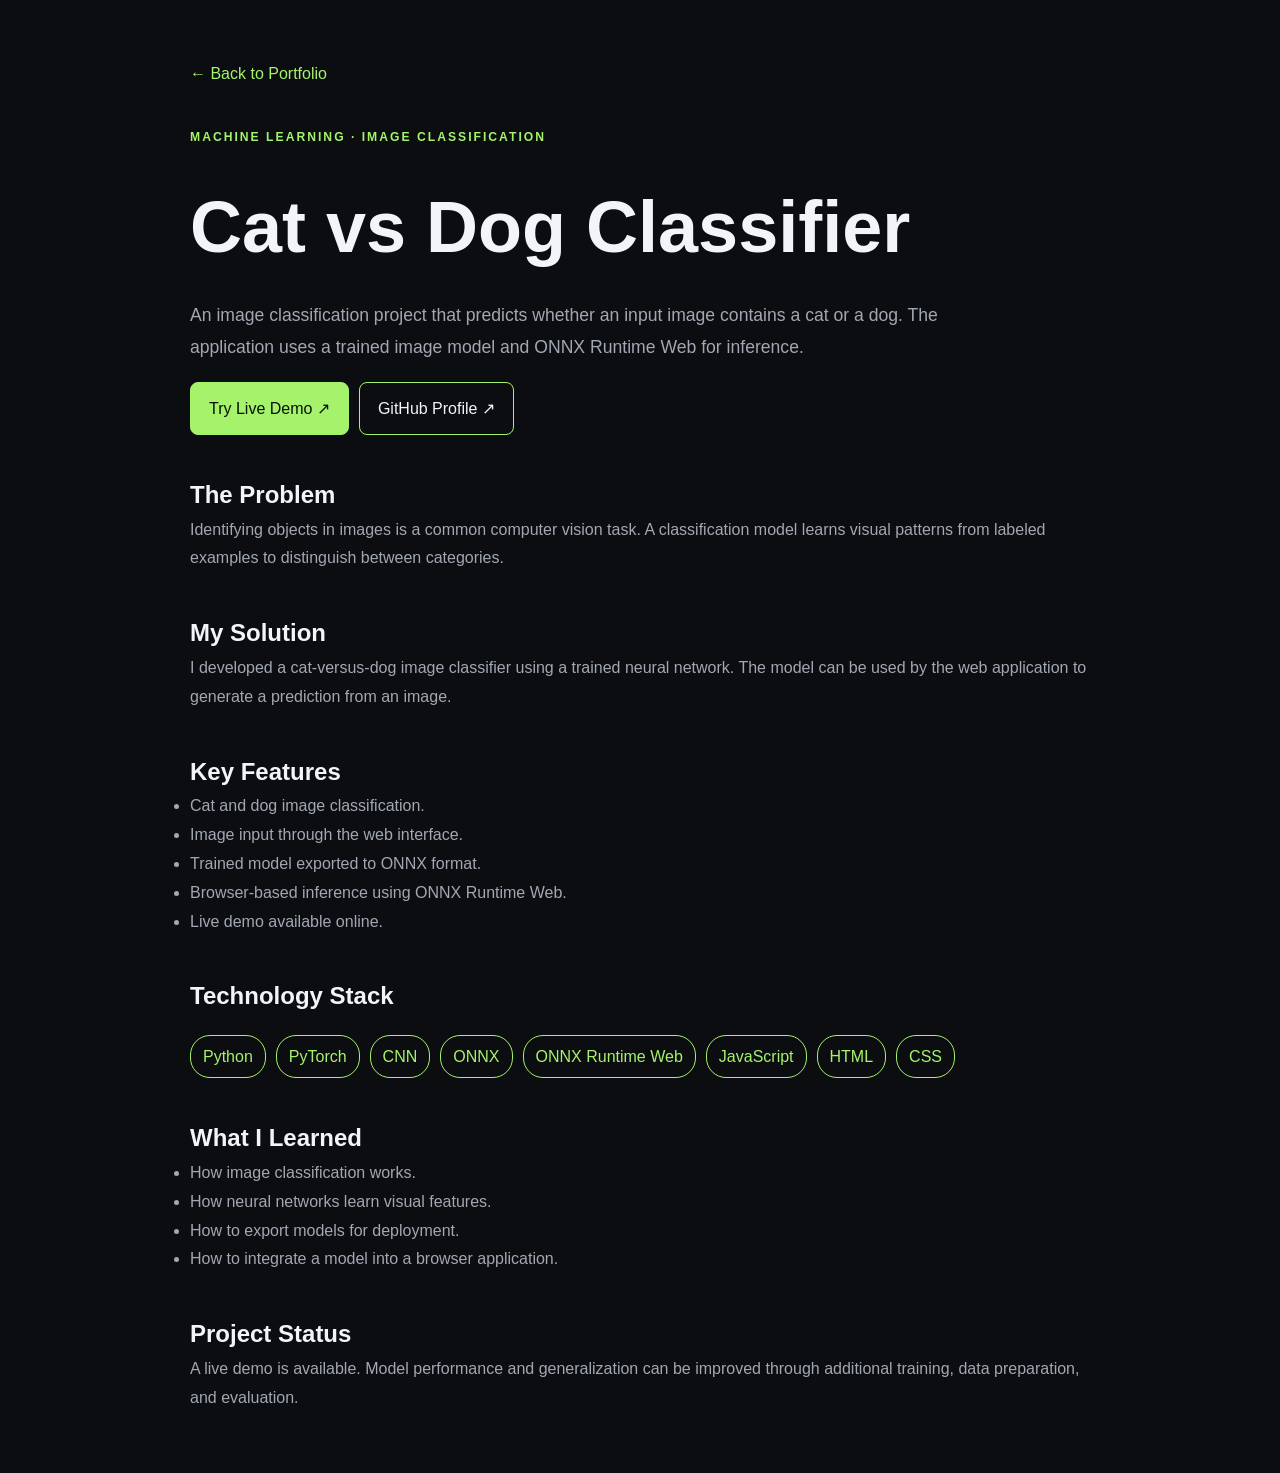
==== frontend/pages/Cat-vs-Dog-classifier.html @ d71dfb8b "Build pages for all project" ====
<!DOCTYPE html>
<html lang="en">
<head>
    <meta charset="UTF-8">
    <meta name="viewport" content="width=device-width, initial-scale=1.0">
    <meta name="description" content="Ranveer's cat and dog image classification project.">

    <title>Cat vs Dog Classifier | Ranveer</title>
    <link rel="stylesheet" href="../style.css">

    <style>
        .project-detail {
            width: min(900px, 90%);
            margin: auto;
            padding: 60px 0;
        }

        .back-link { color: var(--accent); text-decoration: none; }

        .eyebrow {
            color: var(--accent);
            text-transform: uppercase;
            letter-spacing: 2px;
            margin-top: 40px;
        }

        .project-detail h1 {
            font-size: clamp(2.5rem, 6vw, 4.5rem);
            margin: 12px 0;
        }

        .intro {
            color: var(--muted);
            font-size: 1.1rem;
            line-height: 1.8;
            max-width: 750px;
        }

        .detail-section { margin-top: 40px; }

        .detail-section p,
        .detail-section li {
            color: var(--muted);
            line-height: 1.8;
        }

        .tech-stack, .project-links {
            display: flex;
            flex-wrap: wrap;
            gap: 10px;
            margin-top: 18px;
        }

        .tech-stack span {
            color: var(--accent);
            border: 1px solid var(--accent);
            border-radius: 20px;
            padding: 7px 12px;
        }

        .project-links a {
            padding: 12px 18px;
            border: 1px solid var(--accent);
            border-radius: 8px;
            text-decoration: none;
            color: var(--text);
        }

        .project-links a.primary {
            background: var(--accent);
            color: #07110a;
        }
    </style>
</head>

<body>
    <main class="project-detail">

        <a class="back-link" href="../index.html#projects">
            ← Back to Portfolio
        </a>

        <p class="eyebrow">Machine Learning · Image Classification</p>

        <h1>Cat vs Dog Classifier</h1>

        <p class="intro">
            An image classification project that predicts whether an
            input image contains a cat or a dog. The application uses
            a trained image model and ONNX Runtime Web for inference.
        </p>

        <div class="project-links">
            <a class="primary"
               href="https://devranveer.github.io/Cat-vs-Dog-classifier/"
               target="_blank" rel="noopener noreferrer">
                Try Live Demo ↗
            </a>

            <a href="https://github.com/devranveer"
               target="_blank" rel="noopener noreferrer">
                GitHub Profile ↗
            </a>
        </div>

        <section class="detail-section">
            <h2>The Problem</h2>
            <p>
                Identifying objects in images is a common computer vision
                task. A classification model learns visual patterns from
                labeled examples to distinguish between categories.
            </p>
        </section>

        <section class="detail-section">
            <h2>My Solution</h2>
            <p>
                I developed a cat-versus-dog image classifier using a
                trained neural network. The model can be used by the web
                application to generate a prediction from an image.
            </p>
        </section>

        <section class="detail-section">
            <h2>Key Features</h2>
            <ul>
                <li>Cat and dog image classification.</li>
                <li>Image input through the web interface.</li>
                <li>Trained model exported to ONNX format.</li>
                <li>Browser-based inference using ONNX Runtime Web.</li>
                <li>Live demo available online.</li>
            </ul>
        </section>

        <section class="detail-section">
            <h2>Technology Stack</h2>
            <div class="tech-stack">
                <span>Python</span>
                <span>PyTorch</span>
                <span>CNN</span>
                <span>ONNX</span>
                <span>ONNX Runtime Web</span>
                <span>JavaScript</span>
                <span>HTML</span>
                <span>CSS</span>
            </div>
        </section>

        <section class="detail-section">
            <h2>What I Learned</h2>
            <ul>
                <li>How image classification works.</li>
                <li>How neural networks learn visual features.</li>
                <li>How to export models for deployment.</li>
                <li>How to integrate a model into a browser application.</li>
            </ul>
        </section>

        <section class="detail-section">
            <h2>Project Status</h2>
            <p>
                A live demo is available. Model performance and
                generalization can be improved through additional training,
                data preparation, and evaluation.
            </p>
        </section>

    </main>
</body>
</html>
---- frontend/style.css ----
/* =========================================
   RANVEER'S PORTFOLIO
   Dark, minimalist, responsive design
========================================= */

/* ---------- 1. Variables and Reset ---------- */

:root {
    --bg: #0b0d10;
    --surface: #12151a;
    --border: #252a32;
    --text: #f2f4f7;
    --muted: #a1a8b3;
    --accent: #a5f36b;
    --accent-hover: #aab5ff;
    --border: #252b39;
    --success: #78d6a3;

    --container-width: 1100px;
    --header-height: 76px;
}

* {
    margin: 0;
    padding: 0;
    box-sizing: border-box;
}

html {
    scroll-behavior: smooth;
    scroll-padding-top: calc(var(--header-height) + 20px);
}

body {
    min-height: 100vh;
    background: var(--bg);
    color: var(--text);
    font-family: -apple-system, BlinkMacSystemFont, "Segoe UI",
        Roboto, Helvetica, Arial, sans-serif;
    font-size: 16px;
    line-height: 1.7;
    -webkit-font-smoothing: antialiased;
}

body,
button,
input,
textarea {
    font-family: -apple-system, BlinkMacSystemFont, "Segoe UI",
        Roboto, Helvetica, Arial, sans-serif;
}

a {
    color: inherit;
    text-decoration: none;
}

button,
input,
textarea {
    font: inherit;
}

button,
a {
    -webkit-tap-highlight-color: transparent;
}

button:focus-visible,
a:focus-visible,
input:focus-visible,
textarea:focus-visible {
    outline: 2px solid var(--accent);
    outline-offset: 4px;
}

img {
    display: block;
    max-width: 100%;
}

::selection {
    color: #ffffff;
    background: #4b5ac7;
}

.container {
    width: min(var(--container-width), calc(100% - 48px));
    margin-inline: auto;
}


/* ---------- 2. Header and Navigation ---------- */

.header {
    position: sticky;
    top: 0;
    z-index: 100;

    height: var(--header-height);
    background: rgba(11, 13, 18, 0.88);
    border-bottom: 1px solid rgba(255, 255, 255, 0.06);

    backdrop-filter: blur(16px);
    -webkit-backdrop-filter: blur(16px);
}

.navbar {
    height: 100%;
    display: flex;
    align-items: center;
    justify-content: space-between;
    gap: 24px;
}

.logo {
    font-size: 1.55rem;
    font-weight: 800;
    letter-spacing: -1px;
}

.logo span {
    color: var(--accent);
}

.nav-links {
    display: flex;
    align-items: center;
    gap: 28px;
    list-style: none;
}

.nav-links a {
    color: var(--muted);
    font-size: 0.9rem;
    transition: color 0.2s ease;
}

.nav-links a:hover,
.nav-links a.active {
    color: var(--text);
}

.menu-toggle {
    display: none;
    border: 1px solid var(--border);
    border-radius: 8px;
    padding: 7px 12px;
    background: var(--surface);
    color: var(--text);
    font-size: 1.25rem;
    cursor: pointer;
}


/* ---------- 3. Hero Section ---------- */

.hero {
    position: relative;
    padding-top: 125px;
    padding-bottom: 110px;
}

.hero::before {
    content: "";
    position: absolute;
    top: 70px;
    left: -90px;
    z-index: -1;

    width: 360px;
    height: 360px;
    border-radius: 50%;

    background: rgba(99, 102, 241, 0.08);
    filter: blur(100px);
    pointer-events: none;
}

.eyebrow {
    margin-bottom: 18px;
    color: var(--accent);
    font-size: 0.76rem;
    font-weight: 700;
    letter-spacing: 2px;
    text-transform: uppercase;
}

.hero h1 {
    max-width: 850px;
    margin-bottom: 24px;

    font-size: clamp(2.7rem, 7vw, 5.2rem);
    font-weight: 800;
    line-height: 1.1;
    letter-spacing: -3px;
}

.hero h1 span {
    color: var(--accent);
}

.hero-description {
    max-width: 650px;
    margin-bottom: 30px;
    color: var(--muted);
    font-size: 1.08rem;
    line-height: 1.9;
}

.hero-buttons {
    display: flex;
    flex-wrap: wrap;
    gap: 14px;
    margin-bottom: 28px;
}

.btn {
    display: inline-flex;
    align-items: center;
    justify-content: center;
    gap: 8px;

    min-height: 46px;
    padding: 11px 20px;

    border: 1px solid transparent;
    border-radius: 9px;

    font-size: 0.9rem;
    font-weight: 650;
    cursor: pointer;

    transition:
        background 0.2s ease,
        border-color 0.2s ease,
        transform 0.2s ease;
}

.btn:hover {
    transform: translateY(-2px);
}

.btn-primary {
    background: var(--accent);
    color: #101321;
}

.btn-primary:hover {
    background: var(--accent-hover);
}

.btn-secondary {
    background: transparent;
    border-color: var(--border);
    color: var(--text);
}

.btn-secondary:hover {
    background: var(--surface);
    border-color: var(--accent);
}

.social-links,
.contact-socials {
    display: flex;
    flex-wrap: wrap;
    gap: 24px;
}

.social-links a,
.contact-socials a {
    color: var(--muted);
    font-size: 0.9rem;
    transition: color 0.2s ease;
}

.social-links a:hover,
.contact-socials a:hover {
    color: var(--accent);
}

.hero-note {
    margin-top: 36px;
    padding-left: 14px;
    border-left: 2px solid var(--accent);
    color: var(--muted);
    font-size: 0.85rem;
}


/* ---------- 4. Shared Sections ---------- */

.section {
    padding-top: 80px;
    padding-bottom: 80px;
    border-top: 1px solid rgba(255, 255, 255, 0.06);
}

.section h2 {
    margin-bottom: 20px;
    font-size: clamp(2rem, 4vw, 3rem);
    line-height: 1.2;
    letter-spacing: -1.2px;
}

.section-description {
    max-width: 720px;
    margin-bottom: 24px;
    color: var(--muted);
    font-size: 1rem;
    line-height: 1.9;
}


/* ---------- 5. About Section ---------- */

.about-highlights {
    display: grid;
    grid-template-columns: repeat(3, minmax(0, 1fr));
    gap: 18px;
    margin-top: 34px;
}

.skill-card,
.project-card,
.certificate-card {
    background: var(--surface);
    border: 1px solid var(--border);
    border-radius: 14px;
}

.skill-card {
    padding: 24px;
}

.skill-card h3 {
    margin-bottom: 12px;
    font-size: 1.05rem;
}

.skill-card p {
    color: var(--muted);
    font-size: 0.9rem;
    line-height: 1.8;
}


/* ---------- 6. Skills Section ---------- */

.skills-grid {
    display: grid;
    grid-template-columns: repeat(3, minmax(0, 1fr));
    gap: 18px;
    margin-top: 34px;
}

.skills-grid .skill-card {
    min-width: 0;
    transition:
        border-color 0.2s ease,
        background 0.2s ease;
}

.skills-grid .skill-card:hover {
    background: var(--surface-hover);
    border-color: #39415a;
}


/* ---------- 7. Technology Tags ---------- */

.tags {
    display: flex;
    flex-wrap: wrap;
    align-items: center;
    gap: 8px;
    margin-top: 16px;
}

.tags span {
    display: inline-flex;
    align-items: center;

    padding: 5px 10px;

    border: 1px solid var(--border);
    border-radius: 6px;

    background: rgba(255, 255, 255, 0.02);
    color: var(--muted);

    font-size: 0.76rem;
    line-height: 1.5;
}


/* ---------- 8. Projects Section ---------- */

.projects-grid {
    display: grid;
    grid-template-columns: repeat(2, minmax(0, 1fr));
    gap: 22px;
    margin-top: 35px;
}

.project-card {
    display: flex;
    flex-direction: column;
    align-items: stretch;

    min-width: 0;
    min-height: 340px;
    padding: 28px;

    overflow: hidden;

    transition:
        transform 0.25s ease,
        border-color 0.25s ease,
        box-shadow 0.25s ease,
        background 0.25s ease;
}

.project-card:hover {
    transform: translateY(-5px);
    background: var(--surface-hover);
    border-color: #454f70;
    box-shadow: 0 16px 40px rgba(0, 0, 0, 0.18);
}

.project-number {
    margin-bottom: 25px;
    color: var(--accent);
    font-size: 0.72rem;
    font-weight: 700;
    letter-spacing: 1.5px;
}

.project-card h3 {
    margin-bottom: 12px;
    font-size: 1.3rem;
    line-height: 1.45;
    letter-spacing: -0.3px;
}

.project-card > p,
.project-description {
    margin-bottom: 22px;
    color: var(--muted);
    font-size: 0.92rem;
    line-height: 1.85;
}

.project-card .tags {
    margin-top: auto;
    margin-bottom: 24px;
}

.project-actions {
    display: flex;
    flex-wrap: wrap;
    align-items: center;
    gap: 18px;

    width: 100%;
    margin-top: auto;
    padding-top: 16px;

    border-top: 1px solid var(--border);
}

.project-link {
    display: inline-flex;
    align-items: center;
    gap: 7px;

    color: var(--accent);
    font-size: 0.88rem;
    font-weight: 650;

    transition:
        color 0.2s ease,
        gap 0.2s ease;
}

.project-link:hover {
    gap: 11px;
    color: var(--accent-hover);
}

.project-actions .project-link {
    min-height: 28px;
}

.project-actions .project-link span {
    font-size: 1.05rem;
}

.projects-footer {
    display: flex;
    justify-content: center;
    margin-top: 36px;
}


/* ---------- 9. Certifications ---------- */

.certificate-card {
    display: flex;
    align-items: center;
    justify-content: space-between;
    gap: 28px;

    margin-top: 30px;
    padding: 28px;
}

.certificate-card > div {
    min-width: 0;
}

.certificate-card h3 {
    margin-bottom: 10px;
    font-size: 1.12rem;
    line-height: 1.5;
}

.certificate-card p {
    margin-top: 7px;
    color: var(--muted);
    font-size: 0.9rem;
    line-height: 1.8;
}

.certificate-card > a {
    flex-shrink: 0;
}


/* ---------- 10. Contact Section ---------- */

.contact-form {
    display: flex;
    flex-direction: column;
    gap: 10px;

    max-width: 650px;
    margin-top: 30px;
}

.contact-form label {
    margin-top: 10px;
    font-size: 0.9rem;
    font-weight: 600;
}

.contact-form input,
.contact-form textarea {
    width: 100%;
    padding: 13px 15px;

    background: var(--surface);
    border: 1px solid var(--border);
    border-radius: 9px;

    color: var(--text);
    font-size: 0.95rem;

    transition: border-color 0.2s ease;
}

.contact-form input::placeholder,
.contact-form textarea::placeholder {
    color: #737d91;
}

.contact-form input:focus,
.contact-form textarea:focus {
    border-color: var(--accent);
    outline: none;
}

.contact-form textarea {
    min-height: 150px;
    resize: vertical;
}

.contact-form button {
    align-self: flex-start;
    margin-top: 12px;
}

#contact-status {
    min-height: 24px;
    color: var(--muted);
    font-size: 0.9rem;
}

.contact-socials {
    margin-top: 30px;
}


/* ---------- 11. Footer ---------- */

.footer {
    padding: 26px 0;
    border-top: 1px solid var(--border);
}

.footer .container {
    display: flex;
    align-items: center;
    justify-content: space-between;
    gap: 20px;
}

.footer p,
.footer a {
    color: var(--muted);
    font-size: 0.82rem;
}

.footer a:hover {
    color: var(--accent);
}


/* ---------- 12. Tablet Layout ---------- */

@media (max-width: 900px) {
    .nav-links {
        gap: 17px;
    }

    .nav-links a {
        font-size: 0.84rem;
    }

    .about-highlights,
    .skills-grid {
        grid-template-columns: repeat(2, minmax(0, 1fr));
    }

    .project-card {
        padding: 24px;
    }
}


/* ---------- 13. Mobile Navigation ---------- */

@media (max-width: 700px) {
    :root {
        --header-height: 68px;
    }

    .container {
        width: min(100% - 36px, var(--container-width));
    }

    .menu-toggle {
        display: inline-flex;
        align-items: center;
        justify-content: center;
    }

    .navbar {
        position: relative;
    }

    .nav-links {
        position: absolute;
        top: calc(100% + 1px);
        left: -18px;
        right: -18px;

        display: none;
        flex-direction: column;
        align-items: stretch;
        gap: 0;

        padding: 10px 18px 18px;

        background: var(--bg);
        border: 1px solid var(--border);
        border-top: none;
        border-radius: 0 0 12px 12px;
    }

    .nav-links.active {
        display: flex;
    }

    .nav-links li a {
        display: block;
        padding: 12px 8px;
        font-size: 0.95rem;
    }

    .hero {
        padding-top: 90px;
        padding-bottom: 75px;
    }

    .hero h1 {
        font-size: clamp(2.5rem, 10vw, 4rem);
        letter-spacing: -1.8px;
    }

    .hero-description {
        font-size: 0.98rem;
    }

    .section {
        padding-top: 65px;
        padding-bottom: 65px;
    }

    .about-highlights,
    .skills-grid,
    .projects-grid {
        grid-template-columns: 1fr;
    }

    .project-card {
        min-height: 0;
        padding: 24px;
    }

    .project-number {
        margin-bottom: 20px;
    }

    .project-card .tags {
        margin-top: 0;
    }

    .project-actions {
        gap: 18px;
    }

    .certificate-card {
        align-items: flex-start;
        flex-direction: column;
        padding: 22px;
    }

    .footer .container {
        align-items: flex-start;
        flex-direction: column;
        gap: 10px;
    }
}


/* ---------- 14. Small Mobile Screens ---------- */

@media (max-width: 400px) {
    .container {
        width: calc(100% - 28px);
    }

    .hero-buttons {
        align-items: stretch;
        flex-direction: column;
    }

    .hero-buttons .btn {
        width: 100%;
    }

    .project-card {
        padding: 19px;
    }

    .project-actions {
        align-items: flex-start;
        flex-direction: column;
    }

    .contact-form button {
        width: 100%;
    }
}


/* ---------- 15. Accessibility ---------- */

@media (prefers-reduced-motion: reduce) {
    *,
    *::before,
    *::after {
        scroll-behavior: auto !important;
        animation-duration: 0.01ms !important;
        animation-iteration-count: 1 !important;
        transition-duration: 0.01ms !important;
    }
}
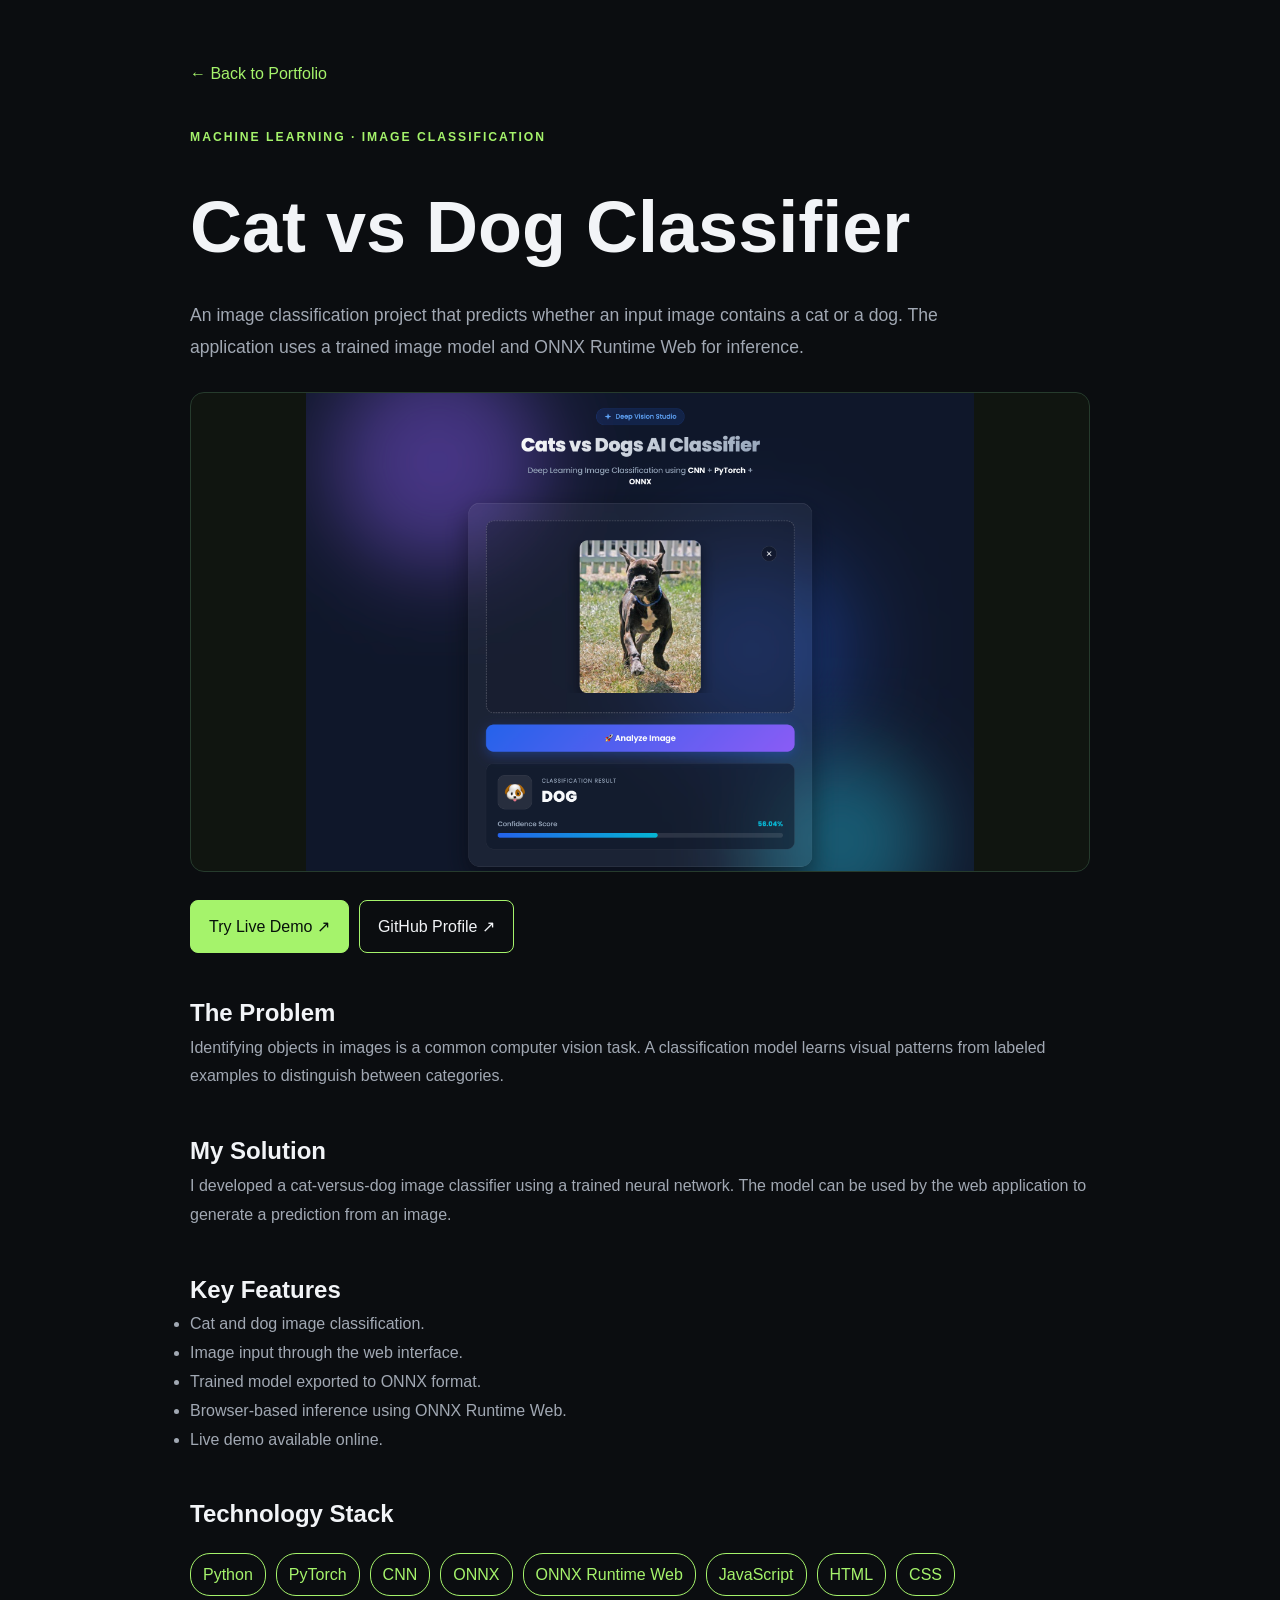
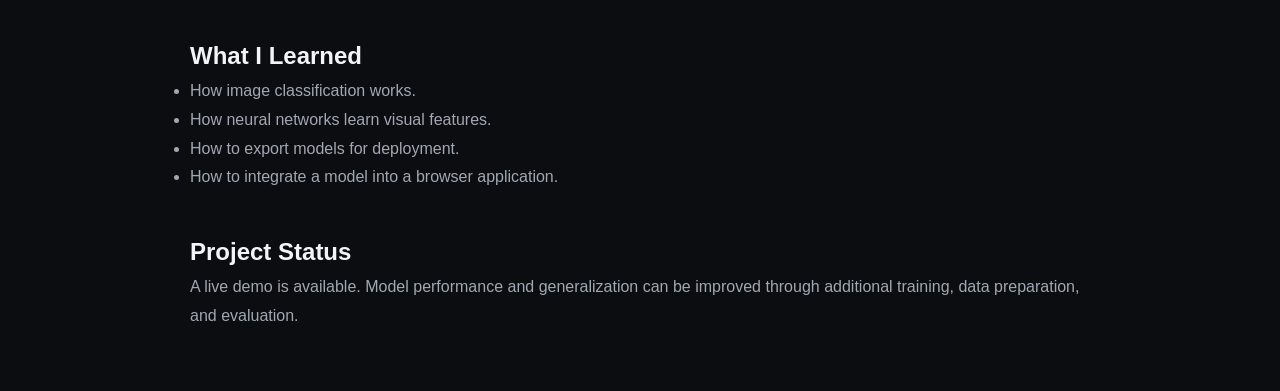
==== commit a5c70ea1: "Build certificates website and add image" ====
--- a/frontend/pages/Cat-vs-Dog-classifier.html
+++ b/frontend/pages/Cat-vs-Dog-classifier.html
@@ -71,6 +71,18 @@
             background: var(--accent);
             color: #07110a;
         }
+
+        .project-screenshot{
+        display: block;
+        width: 100%;
+        max-height: 480px;
+        object-fit: contain;
+        object-position: center;
+        margin: 28px 0;
+        border: 1px solid #263b2d;
+        border-radius: 14px;
+        background: #101510;
+        }
     </style>
 </head>
 
@@ -90,6 +102,12 @@
             input image contains a cat or a dog. The application uses
             a trained image model and ONNX Runtime Web for inference.
         </p>
+
+        <img
+            src="cat-vs-dog.png"
+            alt="Cat versus dog image classification application"
+            class="project-screenshot"
+        >
 
         <div class="project-links">
             <a class="primary"
--- a/frontend/style.css
+++ b/frontend/style.css
@@ -799,3 +799,37 @@
         transition-duration: 0.01ms !important;
     }
 }
+
+
+/* Social links and icons */
+.social-links {
+    display: flex;
+    flex-wrap: wrap;
+    align-items: center;
+    gap: 14px;
+    margin-top: 24px;
+}
+
+.social-links a {
+    display: inline-flex;
+    align-items: center;
+    gap: 9px;
+    padding: 10px 16px;
+    border: 1px solid #263444;
+    border-radius: 8px;
+    color: #ffffff;
+    text-decoration: none;
+    transition: border-color 0.3s ease, transform 0.3s ease;
+}
+
+.social-links a:hover {
+    border-color: #22c55e;
+    transform: translateY(-3px);
+}
+
+.social-links img {
+    display: block;
+    width: 22px;
+    height: 22px;
+    object-fit: contain;
+}
